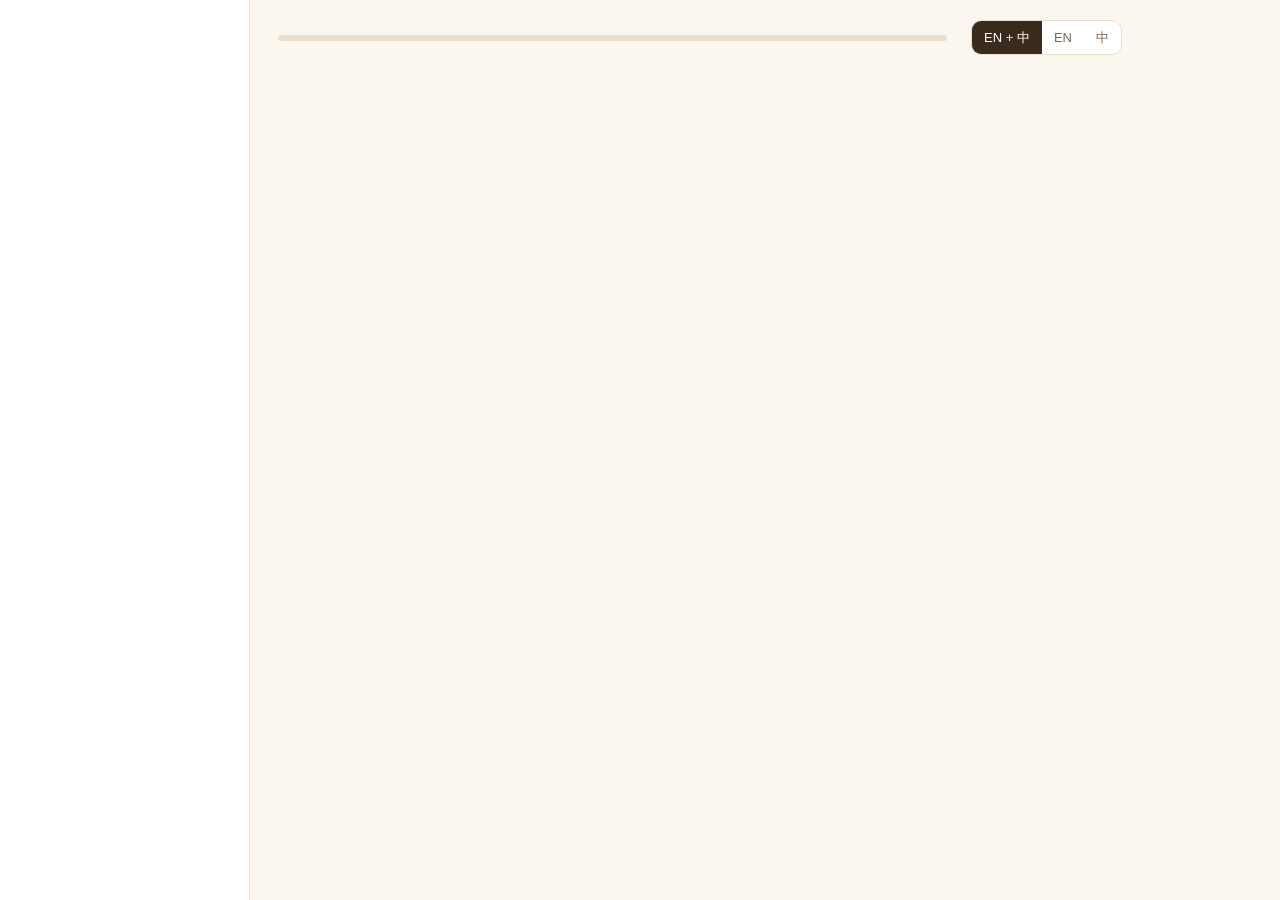
==== finance/index.html @ c77c728b "Move finance course to finance/ with back-to-portal link" ====
<!DOCTYPE html>
<html lang="zh-Hans">
<head>
<meta charset="utf-8">
<meta name="viewport" content="width=device-width, initial-scale=1">
<title>Finance and profit — Kelvin Team Training 财务与利润</title>
<style>
:root{--bg:#fbf6ee;--card:#fff;--ink:#3b2a1e;--mute:#7a6757;--line:#eadfce;--crust:#b5651d;--crust-bg:#f7e7d3;--leaf:#4f7a3a;--leaf-bg:#e6f0dc;--red:#a8341f;--red-bg:#f8e1db;--sky:#2c6a8f;--sky-bg:#dcebf4;--r:12px}
*{box-sizing:border-box}
html,body{margin:0}
body{background:var(--bg);color:var(--ink);font-family:-apple-system,BlinkMacSystemFont,"Segoe UI","PingFang SC","Hiragino Sans GB","Microsoft YaHei","Noto Sans CJK SC",sans-serif;line-height:1.65;font-size:16px}
.app{display:grid;grid-template-columns:250px minmax(0,1fr);min-height:100vh}
aside{background:var(--card);border-right:1px solid var(--line);padding:16px 12px;position:sticky;top:0;height:100vh;overflow:auto}
aside h1{font-size:15px;margin:4px 8px 2px;font-weight:600}
aside .sub{font-size:12px;color:var(--mute);margin:0 8px 12px}
.nv{display:flex;gap:10px;align-items:flex-start;width:100%;text-align:left;border:0;background:none;padding:8px 10px;border-radius:10px;cursor:pointer;color:var(--ink);font:inherit;font-size:13px;line-height:1.35}
.nv:hover{background:var(--bg)}
.nv.on{background:var(--crust-bg);color:#7a3f0c;font-weight:600}
.nv .n{flex:0 0 22px;height:22px;border-radius:50%;border:1px solid var(--line);font-size:11px;display:flex;align-items:center;justify-content:center;color:var(--mute);margin-top:1px}
.nv.done .n{background:var(--leaf);border-color:var(--leaf);color:#fff}
.nv .t small{display:block;color:var(--mute);font-weight:400}
.nv.on .t small{color:#8a5a2c}
main{padding:20px 28px 60px;max-width:900px;width:100%;min-width:0}
.top{display:flex;gap:12px;align-items:center;margin-bottom:18px;flex-wrap:wrap}
.bar{flex:1;min-width:120px;height:6px;border-radius:3px;background:var(--line);overflow:hidden}
.bar i{display:block;height:100%;background:var(--crust);width:0;transition:width .3s}
.pc{font-size:12px;color:var(--mute)}
.seg{display:flex;border:1px solid var(--line);border-radius:10px;overflow:hidden;background:var(--card)}
.seg button{border:0;background:none;padding:6px 12px;font:inherit;font-size:13px;cursor:pointer;color:var(--mute)}
.seg button.on{background:var(--ink);color:#fff}
.menu{display:none;border:1px solid var(--line);background:var(--card);border-radius:10px;padding:6px 12px;font:inherit;cursor:pointer}
.eyebrow{font-size:12px;letter-spacing:.06em;color:var(--crust);font-weight:600;margin:0}
h2.title{font-size:26px;line-height:1.25;margin:2px 0 14px;font-weight:700}
h2.title .zh{font-size:22px;color:var(--mute);font-weight:600}
.card{background:var(--card);border:1px solid var(--line);border-radius:var(--r);padding:16px 18px;margin:0 0 14px}
.card h3{margin:0 0 6px;font-size:13px;letter-spacing:.03em;color:var(--mute);font-weight:600}
.card p{margin:0}
.card .zh{color:#5b4838}
.en,.zh{display:block}
.en,.zh{display:block}
body.lang-en .zh{display:none}
body.lang-zh .en{display:none}
.inl .en,.inl .zh{display:inline}
.inl .en+.zh::before{content:" / "}
.lang-en .inl .en+.zh::before,.lang-zh .inl .en+.zh::before{content:""}
.ill{padding:10px 12px}
.ill svg{width:100%;height:auto;display:block}
.ill .cap{font-size:12px;color:var(--mute);margin-top:4px}
.ex{background:var(--crust-bg);border-color:#efd3b0}
.ex .big{font-size:18px;font-weight:600;color:#6e3a0a}
.btn{border:1px solid var(--ink);background:var(--ink);color:#fff;border-radius:10px;padding:8px 14px;font:inherit;font-size:14px;cursor:pointer}
.btn.ghost{background:none;color:var(--ink);border-color:var(--line)}
.btn:hover{opacity:.9}
.ans{display:none;margin-top:10px;background:var(--leaf-bg);border-radius:10px;padding:10px 14px;color:#2f4f20}
.ans.show{display:block}
.nav{display:flex;justify-content:space-between;gap:10px;margin-top:18px}
.grid{display:grid;grid-template-columns:repeat(auto-fit,minmax(240px,1fr));gap:12px}
.grid .card{margin:0}
.f{font-family:ui-monospace,Menlo,Consolas,monospace;font-size:14px;background:var(--bg);border-radius:8px;padding:8px 10px;margin:6px 0 2px;display:block}
.warn{background:var(--red-bg);border-color:#e9bcb2;color:#6b2214}
.note{font-size:13px;color:var(--mute)}
.why{margin-top:10px;padding-top:10px;border-top:1px dashed var(--line);font-size:14px;color:var(--ink)}
.why h4{margin:0 0 4px;font-size:12px;letter-spacing:.03em;color:var(--mute)}
.why p{margin:6px 0}
table{width:100%;border-collapse:collapse;font-size:14px}
th,td{border-bottom:1px solid var(--line);padding:8px 8px;text-align:left;vertical-align:top}
th{font-size:12px;color:var(--mute);font-weight:600}
td.r,th.r{text-align:right;font-variant-numeric:tabular-nums}
.sl{display:grid;grid-template-columns:150px 1fr 90px;gap:10px;align-items:center;margin:8px 0;font-size:14px}
.sl input{width:100%;accent-color:var(--crust)}
.sl output{text-align:right;font-weight:600;font-variant-numeric:tabular-nums}
.kpi{display:grid;grid-template-columns:repeat(auto-fit,minmax(140px,1fr));gap:10px;margin:10px 0}
.kpi div{background:var(--bg);border-radius:10px;padding:10px 12px}
.kpi b{display:block;font-size:22px;font-variant-numeric:tabular-nums}
.pos{color:var(--leaf)}.neg{color:var(--red)}
.tl{display:grid;grid-template-columns:repeat(auto-fit,minmax(230px,1fr));gap:12px}
.tl .card{border-top:4px solid var(--crust);margin:0}
.tl .card:nth-child(2){border-top-color:var(--sky)}.tl .card:nth-child(3){border-top-color:var(--leaf)}
.q{border:1px solid var(--line);border-radius:var(--r);padding:14px 16px;margin:0 0 12px;background:var(--card)}
.q input[type=text],.q textarea,.ws input{width:100%;border:1px solid var(--line);border-radius:8px;padding:8px 10px;font:inherit;font-size:15px;background:#fff;color:var(--ink)}
.row{display:flex;gap:8px;align-items:center;margin-top:8px;flex-wrap:wrap}
.q input[type=text]{max-width:200px}
.err{color:var(--red);font-size:13px;margin-top:6px;display:none}
.res{margin-top:8px;font-size:14px;display:none;border-radius:8px;padding:8px 12px}
.res.ok{display:block;background:var(--leaf-bg);color:#2f4f20}
.res.no{display:block;background:var(--red-bg);color:#6b2214}
.ws label{display:block;font-size:13px;color:var(--mute);margin:8px 0 2px}
.chips{display:flex;flex-wrap:wrap;gap:6px;margin-top:6px}
.chips span{background:var(--crust-bg);color:#6e3a0a;border-radius:999px;padding:3px 12px;font-size:13px}
.addnote{background:var(--sky-bg);border-color:#bcd7e8;color:#1d4a66;font-size:13px}
.hr{display:grid;grid-template-columns:repeat(auto-fill,minmax(92px,1fr));gap:8px}
.hr label{display:block;font-size:12px;color:var(--mute)}
.hr6{grid-template-columns:repeat(6,minmax(0,1fr));gap:10px}
.hr6>div{display:flex;flex-direction:column}
.hr6 label{flex:1;display:block;line-height:1.3;margin-bottom:4px}
.hr input,.num{width:100%;border:1px solid var(--line);border-radius:8px;padding:6px 8px;font:inherit;background:#fff;color:var(--ink)}
@media (max-width:820px){
 .hr6{grid-template-columns:repeat(3,minmax(0,1fr))}
 .app{grid-template-columns:minmax(0,1fr)}
 aside{position:fixed;left:0;top:0;bottom:0;width:260px;z-index:20;transform:translateX(-105%);transition:transform .2s;box-shadow:0 0 0 100vmax rgba(0,0,0,0)}
 aside.open{transform:none;box-shadow:0 0 0 100vmax rgba(0,0,0,.35)}
 .menu{display:block}
 main{padding:14px 14px 50px}
 .sl{grid-template-columns:1fr 70px}.sl input{grid-column:1/3;order:3}
}
</style>
</head>
<body class="lang-both">
<div class="app">
<aside id="side"></aside>
<main>
 <div class="top">
  <button class="menu" id="menu" aria-label="Menu">Menu 目录</button>
  <div class="bar"><i id="barfill"></i></div>
  <span class="pc" id="pc"></span>
  <div class="seg" role="group" aria-label="Language">
   <button data-l="both" class="on">EN + 中</button><button data-l="en">EN</button><button data-l="zh">中</button>
  </div>
 </div>
 <div id="view"></div>
</main>
</div>
<script src="app.js"></script>
</body>
</html>
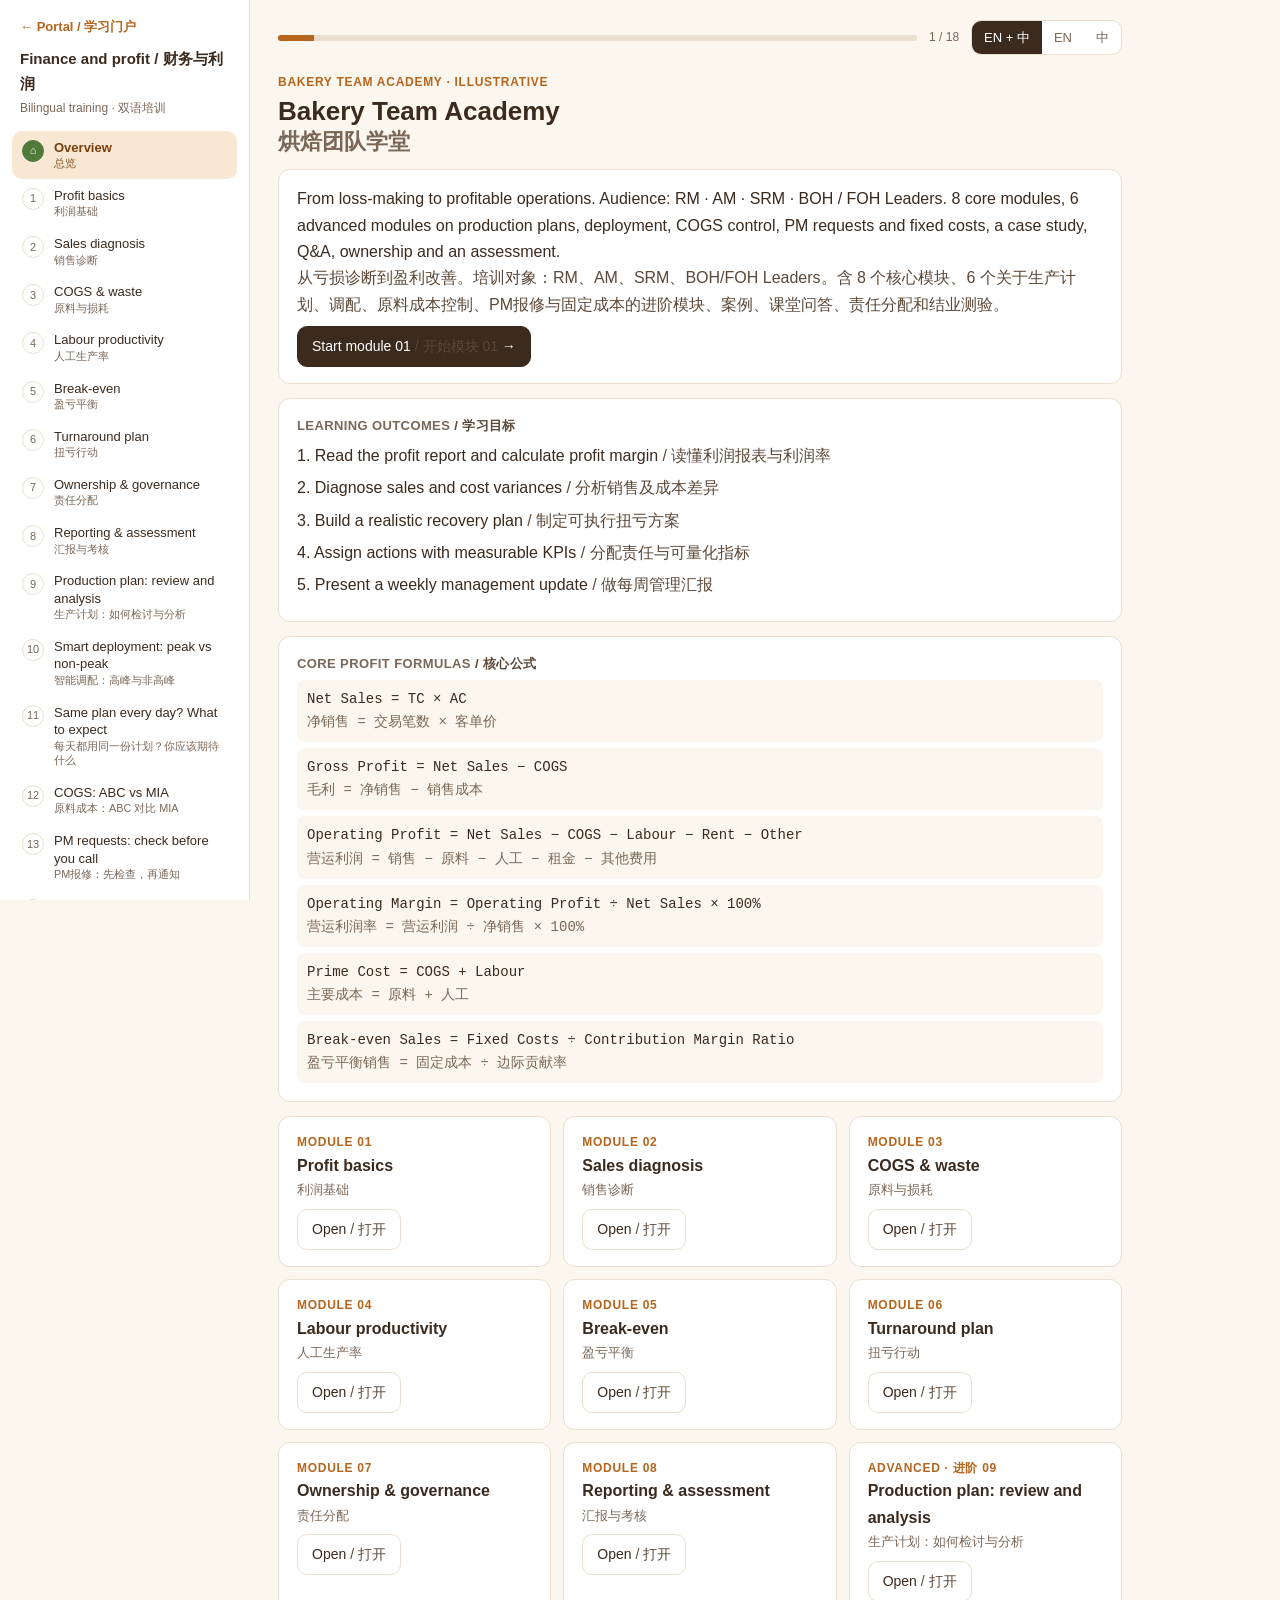
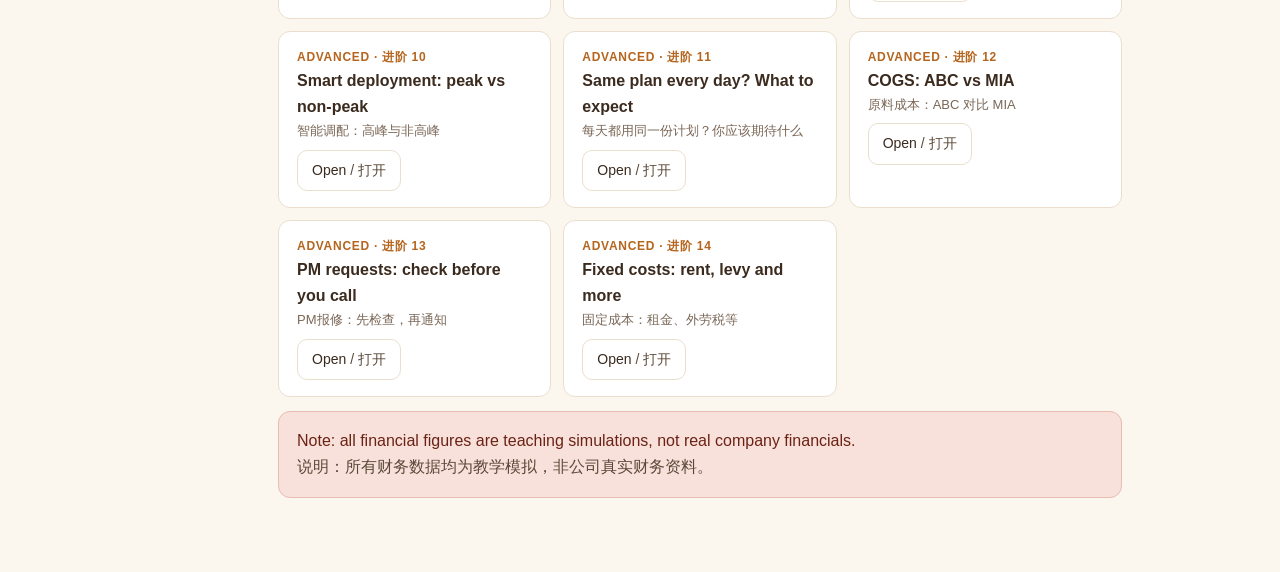
==== commit e31d803a: "Rename remaining titles to Bakery Team Academy; reword ops u4 Q3 and Q5 Co-Authored-By: Claude Sonne" ====
--- a/finance/index.html
+++ b/finance/index.html
@@ -3,7 +3,7 @@
 <head>
 <meta charset="utf-8">
 <meta name="viewport" content="width=device-width, initial-scale=1">
-<title>Finance and profit — Kelvin Team Training 财务与利润</title>
+<title>Finance and profit — Bakery Team Academy 财务与利润</title>
 <style>
 :root{--bg:#fbf6ee;--card:#fff;--ink:#3b2a1e;--mute:#7a6757;--line:#eadfce;--crust:#b5651d;--crust-bg:#f7e7d3;--leaf:#4f7a3a;--leaf-bg:#e6f0dc;--red:#a8341f;--red-bg:#f8e1db;--sky:#2c6a8f;--sky-bg:#dcebf4;--r:12px}
 *{box-sizing:border-box}
@@ -121,5 +121,12 @@
 </main>
 </div>
 <script src="app.js"></script>
+<script>
+(function(){var v=document.getElementById('view');if(!v)return;var busy=false;
+function fix(){if(busy)return;busy=true;try{var e=v.querySelector('.eyebrow'),h=v.querySelector('.title');
+if(e&&e.textContent.indexOf('KELVIN TEAM TRAINING')===0)e.textContent='BAKERY TEAM ACADEMY · ILLUSTRATIVE';
+if(h&&h.textContent.indexOf('Kelvin Team Training')===0)h.innerHTML='Bakery Team Academy<br><span class="zh">烘焙团队学堂</span>';}catch(x){}busy=false;}
+new MutationObserver(fix).observe(v,{childList:true,subtree:true});fix();})();
+</script>
 </body>
 </html>
